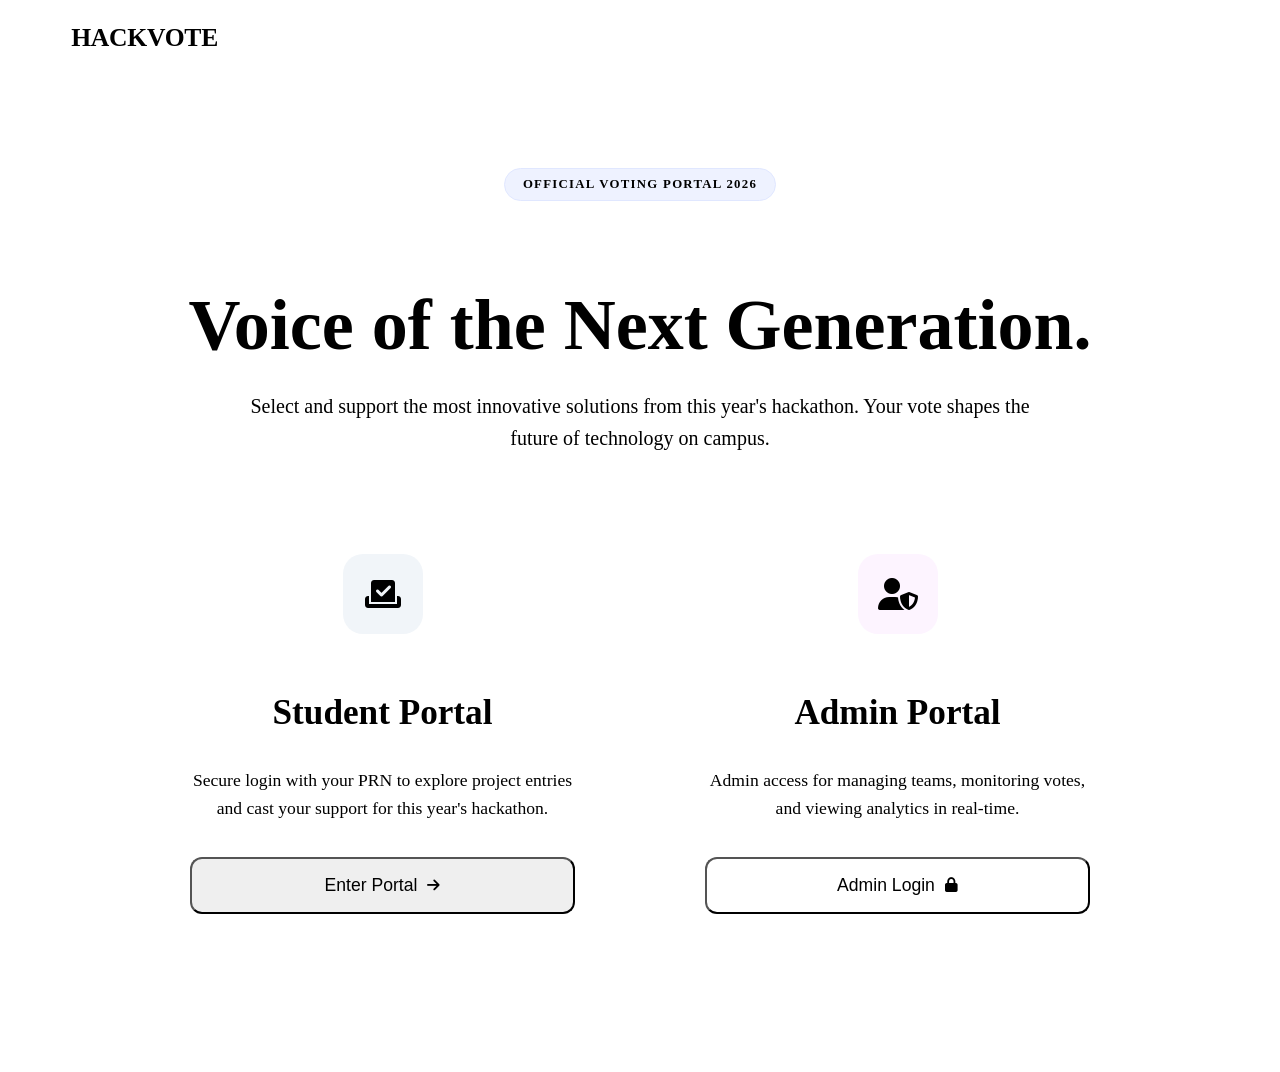
==== frontend/index.html @ 8a5161a3 "Build an admin Portal frontend+Backend." ====
<!DOCTYPE html>
<html lang="en">
<head>
    <meta charset="UTF-8">
    <meta name="viewport" content="width=device-width, initial-scale=1.0">
    <title>College Hackathon Voting System</title>
    <link rel="stylesheet" href="css/index.css">
    <link rel="stylesheet" href="css/global.css">
    <link rel="preconnect" href="https://fonts.googleapis.com">
    <link rel="preconnect" href="https://fonts.gstatic.com" crossorigin>
    <link href="https://fonts.googleapis.com/css2?family=Outfit:wght@300;400;600;900&display=swap" rel="stylesheet">
    <link rel="stylesheet" href="https://cdnjs.cloudflare.com/ajax/libs/font-awesome/6.4.0/css/all.min.css">
</head>
<body class="staggered-entry">
    <!-- Sticky Navbar -->
    <nav style="position: sticky; top: 0; z-index: 1000; background: rgba(255, 255, 255, 0.85); backdrop-filter: blur(12px); -webkit-backdrop-filter: blur(12px); border-bottom: 1px solid var(--border-color); padding: 15px 5%; display: flex; justify-content: space-between; align-items: center; width: 100%;">
        <div class="logo gradient-text" style="font-size: 1.6rem; font-weight: 900; letter-spacing: -0.01em;">HACKVOTE</div>
        <div class="nav-links">
        </div>
    </nav>

    <div class="container">
        <section class="hero-section" style="padding: 100px 20px; text-align: center;">
            <div style="background: #eef2ff; padding: 8px 18px; border-radius: 100px; display: inline-block; margin-bottom: 25px; border: 1px solid #e0e7ff; font-size: 0.8rem; font-weight: 800; color: var(--primary); letter-spacing: 0.1em; text-transform: uppercase;">
                OFFICIAL VOTING PORTAL 2026
            </div>
            
            <h1 class="hero-h1 gradient-text" style="font-size: clamp(2.5rem, 8vw, 4.5rem); line-height: 1.1; margin-bottom: 25px; font-weight: 900; max-width: 1000px; margin-left: auto; margin-right: auto;">
                Voice of the Next Generation.
            </h1>
            
            <p class="hero-p" style="font-size: clamp(1rem, 2vw, 1.25rem); color: var(--text-muted); max-width: 800px; margin: 0 auto 50px; line-height: 1.6;">
                Select and support the most innovative solutions from this year's hackathon. Your vote shapes the future of technology on campus.
            </p>
            
            <div style="display: flex; align-items: stretch; justify-content: center; gap: 30px; width: 100%; max-width: 1000px; margin: 0 auto; flex-wrap: wrap;">
                <!-- Student Portal Card -->
                <div class="card" onclick="window.location.href='pages/login.html'" style="cursor: pointer; text-align: center; padding: 50px; transition: 0.4s; flex: 1; min-width: 300px; border: 1px solid var(--border-color); border-radius: var(--radius-lg); background: white; box-shadow: var(--surface-shadow); display: flex; flex-direction: column;">
                    <div style="background: #f1f5f9; width: 80px; height: 80px; border-radius: 20px; display: flex; align-items: center; justify-content: center; margin: 0 auto 30px; color: var(--primary); font-size: 2rem;">
                        <i class="fas fa-vote-yea"></i>
                    </div>
                    
                    <h2 style="font-size: 2.2rem; margin-bottom: 15px; font-weight: 900;">Student Portal</h2>
                    
                    <p style="color: var(--text-muted); font-size: 1.1rem; line-height: 1.6; margin-bottom: 35px; flex-grow: 1;">
                        Secure login with your PRN to explore project entries and cast your support for this year's hackathon.
                    </p>
                    
                    <button class="btn btn-primary" style="width: 100%; padding: 16px; font-size: 1.1rem; border-radius: 12px; display: flex; align-items: center; justify-content: center; gap: 10px;">
                        Enter Portal <i class="fas fa-arrow-right" style="font-size: 0.9rem;"></i>
                    </button>
                </div>

                <!-- Admin Portal Card -->
                <div class="card" onclick="toggleAdminModal(true)" style="cursor: pointer; text-align: center; padding: 50px; transition: 0.4s; flex: 1; min-width: 300px; border: 1px solid var(--border-color); border-radius: var(--radius-lg); background: white; box-shadow: var(--surface-shadow); display: flex; flex-direction: column;">
                    <div style="background: #fdf4ff; width: 80px; height: 80px; border-radius: 20px; display: flex; align-items: center; justify-content: center; margin: 0 auto 30px; color: var(--secondary); font-size: 2rem;">
                        <i class="fas fa-user-shield"></i>
                    </div>
                    
                    <h2 style="font-size: 2.2rem; margin-bottom: 15px; font-weight: 900;">Admin Portal</h2>
                    
                    <p style="color: var(--text-muted); font-size: 1.1rem; line-height: 1.6; margin-bottom: 35px; flex-grow: 1;">
                        Admin access for managing teams, monitoring votes, and viewing analytics in real-time.
                    </p>
                    
                    <button class="btn btn-primary" style="width: 100%; padding: 16px; font-size: 1.1rem; border-radius: 12px; display: flex; align-items: center; justify-content: center; gap: 10px; background: linear-gradient(135deg, var(--secondary), #8b5cf6);">
                        Admin Login <i class="fas fa-lock" style="font-size: 0.9rem;"></i>
                    </button>
                </div>
            </div>

            </div>
        </section>
    </div>

    <!-- Admin Authentication Modal -->
    <div id="adminModal" class="modal" style="display: none; align-items: center; justify-content: center;">
        <div class="modal-content glass" style="max-width: 450px; background: white !important; border-radius: 24px !important; padding: 40px !important; border: 1px solid var(--border-color) !important; box-shadow: 0 25px 50px -12px rgba(0, 0, 0, 0.15) !important;">
            <h2 class="gradient-text" style="font-size: 1.8rem; margin-bottom: 25px; text-align: center; width: 100%;">Admin Authentication</h2>
            
            <!-- Custom Tabs -->
            <div style="display: flex; background: #f1f5f9; padding: 4px; border-radius: 12px; margin-bottom: 30px;">
                <button id="loginTabBtn" onclick="switchTab('login')" style="flex: 1; padding: 10px; border: none; border-radius: 10px; font-weight: 700; cursor: pointer; transition: 0.3s; background: white; color: var(--primary);">Login</button>
                <button id="signupTabBtn" onclick="switchTab('signup')" style="flex: 1; padding: 10px; border: none; border-radius: 10px; font-weight: 700; cursor: pointer; transition: 0.3s; background: transparent; color: var(--text-muted);">Sign Up</button>
            </div>

            <!-- Login Form -->
            <form id="adminLoginForm" onsubmit="handleAdminSubmit(event, 'login')" style="display: flex; flex-direction: column; gap: 20px;">
                <div class="form-group" style="margin-bottom: 0;">
                    <label>Email Address</label>
                    <input type="email" name="email" required placeholder="admin@college.edu" style="color: var(--text-main);">
                </div>
                <div class="form-group" style="margin-bottom: 0;">
                    <label>Password</label>
                    <input type="password" name="password" required placeholder="••••••••" style="color: var(--text-main);">
                </div>
                <button type="submit" class="btn btn-primary" style="width: 100%; margin-top: 10px; padding: 14px;">Login</button>
            </form>

            <!-- Sign Up Form -->
            <form id="adminSignupForm" onsubmit="handleAdminSubmit(event, 'signup')" style="display: none; flex-direction: column; gap: 20px;">
                <div class="form-group" style="margin-bottom: 0;">
                    <label>Email Address</label>
                    <input type="email" name="email" required placeholder="admin@college.edu" style="color: var(--text-main);">
                </div>
                <div class="form-group" style="margin-bottom: 0;">
                    <label>Password</label>
                    <input type="password" name="password" required placeholder="••••••••" style="color: var(--text-main);">
                </div>
                <div class="form-group" style="margin-bottom: 0;">
                    <label>Confirm Password</label>
                    <input type="password" name="confirmPassword" required placeholder="••••••••" style="color: var(--text-main);">
                </div>
                <button type="submit" class="btn btn-primary" style="width: 100%; margin-top: 10px; padding: 14px; background: linear-gradient(135deg, var(--secondary), #8b5cf6);">Create Admin Account</button>
            </form>

            <button onclick="toggleAdminModal(false)" style="background: transparent; border: none; color: var(--text-muted); font-weight: 600; width: 100%; margin-top: 20px; cursor: pointer;">Cancel</button>
        </div>
    </div>

    <!-- Toast Notification Container -->
    <div id="toast-container"></div>

    <script>
        function toggleAdminModal(show) {
            const modal = document.getElementById('adminModal');
            modal.style.display = show ? 'flex' : 'none';
            if (show) switchTab('login');
        }

        function switchTab(tab) {
            const loginForm = document.getElementById('adminLoginForm');
            const signupForm = document.getElementById('adminSignupForm');
            const loginBtn = document.getElementById('loginTabBtn');
            const signupBtn = document.getElementById('signupTabBtn');

            if (tab === 'login') {
                loginForm.style.display = 'flex';
                signupForm.style.display = 'none';
                loginBtn.style.background = 'white';
                loginBtn.style.color = 'var(--primary)';
                signupBtn.style.background = 'transparent';
                signupBtn.style.color = 'var(--text-muted)';
            } else {
                loginForm.style.display = 'none';
                signupForm.style.display = 'flex';
                loginBtn.style.background = 'transparent';
                loginBtn.style.color = 'var(--text-muted)';
                signupBtn.style.background = 'white';
                signupBtn.style.color = 'var(--secondary)';
            }
        }

        function handleAdminSubmit(event, type) {
            event.preventDefault();
            const formData = new FormData(event.target);
            const data = Object.fromEntries(formData.entries());
            console.log(`Admin ${type} data:`, data);
            
            // Show toast feedback using global showToast
            if (window.showToast) {
                showToast(`Admin ${type.charAt(0).toUpperCase() + type.slice(1)} successful! Redirecting...`, 'success');
            } else {
                alert(`Admin ${type} successful! Redirecting...`);
            }

            // Simulate navigation to the dashboard
            setTimeout(() => {
                window.location.href = 'admin-dashboard.html';
            }, 1500);
            
            toggleAdminModal(false);
        }

        // Close modal when clicking outside
        window.onclick = function(event) {
            const modal = document.getElementById('adminModal');
            if (event.target == modal) {
                toggleAdminModal(false);
            }
        }
    </script>
    <script src="js/main.js"></script>
</body>
</html>
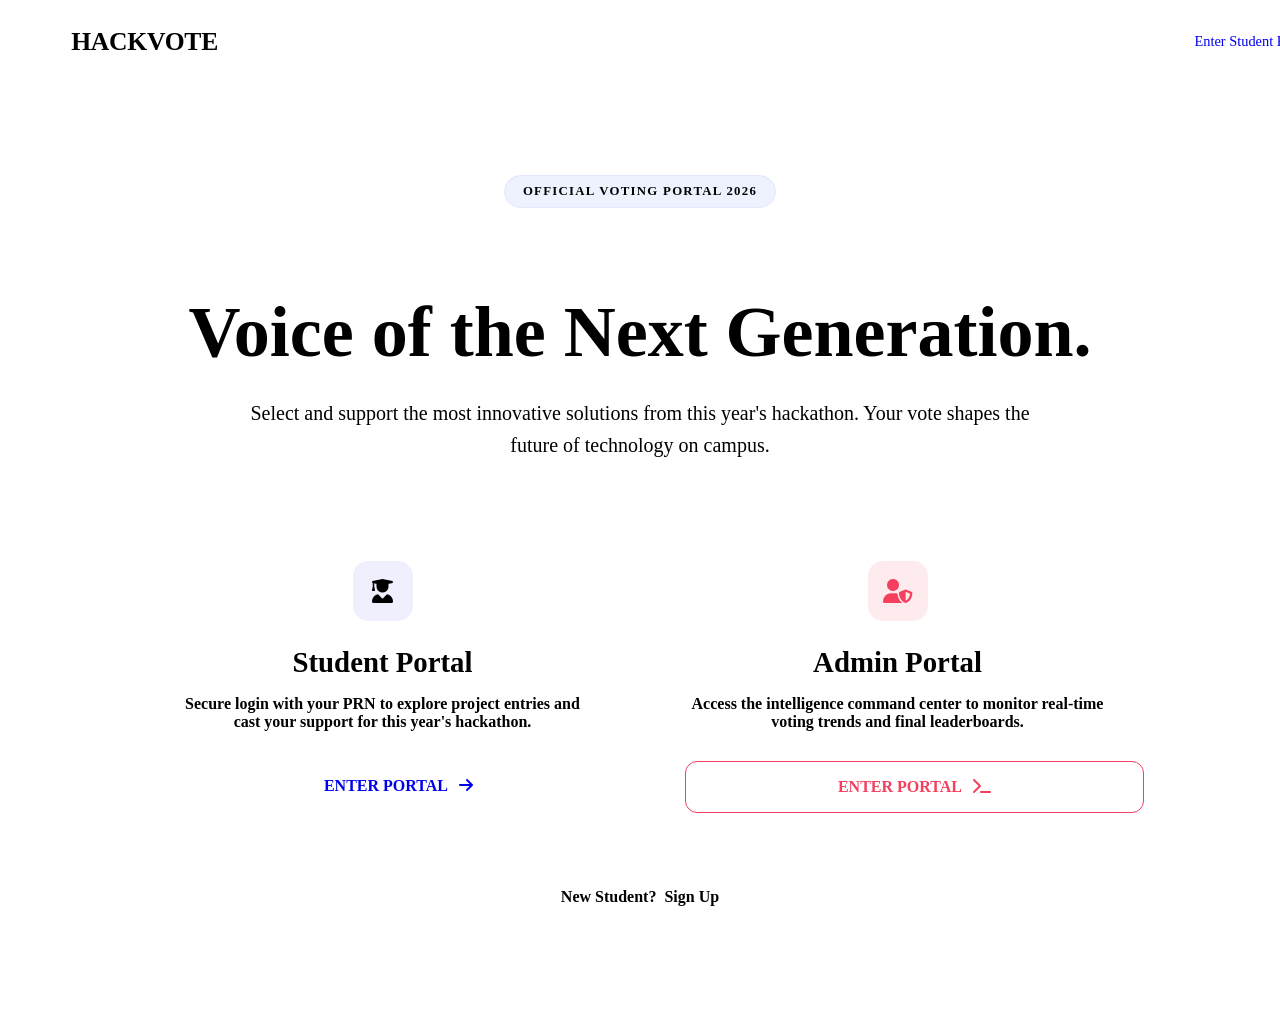
==== commit da52a258: "final web" ====
--- a/frontend/index.html
+++ b/frontend/index.html
@@ -1,5 +1,6 @@
 <!DOCTYPE html>
 <html lang="en">
+
 <head>
     <meta charset="UTF-8">
     <meta name="viewport" content="width=device-width, initial-scale=1.0">
@@ -11,175 +12,88 @@
     <link href="https://fonts.googleapis.com/css2?family=Outfit:wght@300;400;600;900&display=swap" rel="stylesheet">
     <link rel="stylesheet" href="https://cdnjs.cloudflare.com/ajax/libs/font-awesome/6.4.0/css/all.min.css">
 </head>
+
 <body class="staggered-entry">
     <!-- Sticky Navbar -->
-    <nav style="position: sticky; top: 0; z-index: 1000; background: rgba(255, 255, 255, 0.85); backdrop-filter: blur(12px); -webkit-backdrop-filter: blur(12px); border-bottom: 1px solid var(--border-color); padding: 15px 5%; display: flex; justify-content: space-between; align-items: center; width: 100%;">
-        <div class="logo gradient-text" style="font-size: 1.6rem; font-weight: 900; letter-spacing: -0.01em;">HACKVOTE</div>
+    <nav
+        style="position: sticky; top: 0; z-index: 1000; background: rgba(255, 255, 255, 0.85); backdrop-filter: blur(12px); -webkit-backdrop-filter: blur(12px); border-bottom: 1px solid var(--border-color); padding: 15px 5%; display: flex; justify-content: space-between; align-items: center; width: 100%;">
+        <div class="logo gradient-text" style="font-size: 1.6rem; font-weight: 900; letter-spacing: -0.01em;">HACKVOTE
+        </div>
         <div class="nav-links">
+            <a href="pages/login.html" class="btn btn-primary"
+                style="text-decoration: none; padding: 10px 24px; font-size: 0.9rem; display: inline-block;">Enter
+                Student Portal</a>
         </div>
     </nav>
 
     <div class="container">
         <section class="hero-section" style="padding: 100px 20px; text-align: center;">
-            <div style="background: #eef2ff; padding: 8px 18px; border-radius: 100px; display: inline-block; margin-bottom: 25px; border: 1px solid #e0e7ff; font-size: 0.8rem; font-weight: 800; color: var(--primary); letter-spacing: 0.1em; text-transform: uppercase;">
+            <div
+                style="background: #eef2ff; padding: 8px 18px; border-radius: 100px; display: inline-block; margin-bottom: 25px; border: 1px solid #e0e7ff; font-size: 0.8rem; font-weight: 800; color: var(--primary); letter-spacing: 0.1em; text-transform: uppercase;">
                 OFFICIAL VOTING PORTAL 2026
             </div>
-            
-            <h1 class="hero-h1 gradient-text" style="font-size: clamp(2.5rem, 8vw, 4.5rem); line-height: 1.1; margin-bottom: 25px; font-weight: 900; max-width: 1000px; margin-left: auto; margin-right: auto;">
+
+            <h1 class="hero-h1 gradient-text"
+                style="font-size: clamp(2.5rem, 8vw, 4.5rem); line-height: 1.1; margin-bottom: 25px; font-weight: 900; max-width: 1000px; margin-left: auto; margin-right: auto;">
                 Voice of the Next Generation.
             </h1>
-            
-            <p class="hero-p" style="font-size: clamp(1rem, 2vw, 1.25rem); color: var(--text-muted); max-width: 800px; margin: 0 auto 50px; line-height: 1.6;">
-                Select and support the most innovative solutions from this year's hackathon. Your vote shapes the future of technology on campus.
+
+            <p class="hero-p"
+                style="font-size: clamp(1rem, 2vw, 1.25rem); color: var(--text-muted); max-width: 800px; margin: 0 auto 50px; line-height: 1.6;">
+                Select and support the most innovative solutions from this year's hackathon. Your vote shapes the future
+                of technology on campus.
             </p>
-            
-            <div style="display: flex; align-items: stretch; justify-content: center; gap: 30px; width: 100%; max-width: 1000px; margin: 0 auto; flex-wrap: wrap;">
-                <!-- Student Portal Card -->
-                <div class="card" onclick="window.location.href='pages/login.html'" style="cursor: pointer; text-align: center; padding: 50px; transition: 0.4s; flex: 1; min-width: 300px; border: 1px solid var(--border-color); border-radius: var(--radius-lg); background: white; box-shadow: var(--surface-shadow); display: flex; flex-direction: column;">
-                    <div style="background: #f1f5f9; width: 80px; height: 80px; border-radius: 20px; display: flex; align-items: center; justify-content: center; margin: 0 auto 30px; color: var(--primary); font-size: 2rem;">
-                        <i class="fas fa-vote-yea"></i>
+
+            <div
+                style="display: flex; flex-direction: column; align-items: center; width: 100%; max-width: 1000px; margin: 0 auto;">
+
+                <div
+                    style="display: grid; grid-template-columns: repeat(auto-fit, minmax(320px, 1fr)); gap: 30px; max-width: 1000px; margin: 0 auto; width: 100%;">
+                    <!-- Student Portal Card -->
+                    <div class="card staggered-entry"
+                        style="text-align: center; padding: 50px 30px; border: 1px solid var(--border-color); border-radius: var(--radius-lg); background: white; box-shadow: var(--surface-shadow);">
+                        <div
+                            style="width: 60px; height: 60px; background: rgba(99, 102, 241, 0.1); border-radius: 15px; display: flex; align-items: center; justify-content: center; margin: 0 auto 25px; color: var(--primary); font-size: 1.5rem;">
+                            <i class="fas fa-user-graduate"></i>
+                        </div>
+                        <h2 style="font-size: 1.8rem; font-weight: 900; margin-bottom: 15px;">Student Portal</h2>
+                        <p style="color: var(--text-muted); margin-bottom: 30px; font-weight: 600;">Secure login with
+                            your PRN to explore project entries and cast your support for this year's hackathon.</p>
+                        <a href="pages/login.html" class="btn btn-primary"
+                            style="width: 100%; padding: 16px; border-radius: 12px; font-weight: 800; text-decoration: none; display: inline-block;">
+                            ENTER PORTAL <i class="fas fa-arrow-right" style="margin-left: 8px;"></i>
+                        </a>
                     </div>
-                    
-                    <h2 style="font-size: 2.2rem; margin-bottom: 15px; font-weight: 900;">Student Portal</h2>
-                    
-                    <p style="color: var(--text-muted); font-size: 1.1rem; line-height: 1.6; margin-bottom: 35px; flex-grow: 1;">
-                        Secure login with your PRN to explore project entries and cast your support for this year's hackathon.
-                    </p>
-                    
-                    <button class="btn btn-primary" style="width: 100%; padding: 16px; font-size: 1.1rem; border-radius: 12px; display: flex; align-items: center; justify-content: center; gap: 10px;">
-                        Enter Portal <i class="fas fa-arrow-right" style="font-size: 0.9rem;"></i>
-                    </button>
+
+                    <!-- Admin Portal Card -->
+                    <div class="card staggered-entry"
+                        style="text-align: center; padding: 50px 30px; border: 1px solid var(--border-color); border-radius: var(--radius-lg); background: white; box-shadow: var(--surface-shadow);">
+                        <div
+                            style="width: 60px; height: 60px; background: rgba(244, 63, 94, 0.1); border-radius: 15px; display: flex; align-items: center; justify-content: center; margin: 0 auto 25px; color: #f43f5e; font-size: 1.5rem;">
+                            <i class="fas fa-user-shield"></i>
+                        </div>
+                        <h2 style="font-size: 1.8rem; font-weight: 900; margin-bottom: 15px;">Admin Portal</h2>
+                        <p style="color: var(--text-muted); margin-bottom: 30px; font-weight: 600;">Access the
+                            intelligence command center to monitor real-time voting trends and final leaderboards.</p>
+                        <a href="pages/admin_login.html" class="btn btn-secondary"
+                            style="width: 100%; padding: 16px; border-radius: 12px; font-weight: 800; border: 1px solid #f43f5e; color: #f43f5e; background: white; text-decoration: none; display: inline-block;">
+                            ENTER PORTAL <i class="fas fa-terminal" style="margin-left: 8px;"></i>
+                        </a>
+                    </div>
                 </div>
 
-                <!-- Admin Portal Card -->
-                <div class="card" onclick="toggleAdminModal(true)" style="cursor: pointer; text-align: center; padding: 50px; transition: 0.4s; flex: 1; min-width: 300px; border: 1px solid var(--border-color); border-radius: var(--radius-lg); background: white; box-shadow: var(--surface-shadow); display: flex; flex-direction: column;">
-                    <div style="background: #fdf4ff; width: 80px; height: 80px; border-radius: 20px; display: flex; align-items: center; justify-content: center; margin: 0 auto 30px; color: var(--secondary); font-size: 2rem;">
-                        <i class="fas fa-user-shield"></i>
-                    </div>
-                    
-                    <h2 style="font-size: 2.2rem; margin-bottom: 15px; font-weight: 900;">Admin Portal</h2>
-                    
-                    <p style="color: var(--text-muted); font-size: 1.1rem; line-height: 1.6; margin-bottom: 35px; flex-grow: 1;">
-                        Admin access for managing teams, monitoring votes, and viewing analytics in real-time.
-                    </p>
-                    
-                    <button class="btn btn-primary" style="width: 100%; padding: 16px; font-size: 1.1rem; border-radius: 12px; display: flex; align-items: center; justify-content: center; gap: 10px; background: linear-gradient(135deg, var(--secondary), #8b5cf6);">
-                        Admin Login <i class="fas fa-lock" style="font-size: 0.9rem;"></i>
-                    </button>
-                </div>
-            </div>
-
+                <a href="pages/signup.html"
+                    style="margin-top: 25px; color: var(--text-muted); text-decoration: none; font-weight: 600; font-size: 1rem; transition: 0.3s; display: flex; align-items: center; gap: 8px;">
+                    New Student? <span style="color: var(--primary);">Sign Up</span>
+                </a>
             </div>
         </section>
-    </div>
-
-    <!-- Admin Authentication Modal -->
-    <div id="adminModal" class="modal" style="display: none; align-items: center; justify-content: center;">
-        <div class="modal-content glass" style="max-width: 450px; background: white !important; border-radius: 24px !important; padding: 40px !important; border: 1px solid var(--border-color) !important; box-shadow: 0 25px 50px -12px rgba(0, 0, 0, 0.15) !important;">
-            <h2 class="gradient-text" style="font-size: 1.8rem; margin-bottom: 25px; text-align: center; width: 100%;">Admin Authentication</h2>
-            
-            <!-- Custom Tabs -->
-            <div style="display: flex; background: #f1f5f9; padding: 4px; border-radius: 12px; margin-bottom: 30px;">
-                <button id="loginTabBtn" onclick="switchTab('login')" style="flex: 1; padding: 10px; border: none; border-radius: 10px; font-weight: 700; cursor: pointer; transition: 0.3s; background: white; color: var(--primary);">Login</button>
-                <button id="signupTabBtn" onclick="switchTab('signup')" style="flex: 1; padding: 10px; border: none; border-radius: 10px; font-weight: 700; cursor: pointer; transition: 0.3s; background: transparent; color: var(--text-muted);">Sign Up</button>
-            </div>
-
-            <!-- Login Form -->
-            <form id="adminLoginForm" onsubmit="handleAdminSubmit(event, 'login')" style="display: flex; flex-direction: column; gap: 20px;">
-                <div class="form-group" style="margin-bottom: 0;">
-                    <label>Email Address</label>
-                    <input type="email" name="email" required placeholder="admin@college.edu" style="color: var(--text-main);">
-                </div>
-                <div class="form-group" style="margin-bottom: 0;">
-                    <label>Password</label>
-                    <input type="password" name="password" required placeholder="••••••••" style="color: var(--text-main);">
-                </div>
-                <button type="submit" class="btn btn-primary" style="width: 100%; margin-top: 10px; padding: 14px;">Login</button>
-            </form>
-
-            <!-- Sign Up Form -->
-            <form id="adminSignupForm" onsubmit="handleAdminSubmit(event, 'signup')" style="display: none; flex-direction: column; gap: 20px;">
-                <div class="form-group" style="margin-bottom: 0;">
-                    <label>Email Address</label>
-                    <input type="email" name="email" required placeholder="admin@college.edu" style="color: var(--text-main);">
-                </div>
-                <div class="form-group" style="margin-bottom: 0;">
-                    <label>Password</label>
-                    <input type="password" name="password" required placeholder="••••••••" style="color: var(--text-main);">
-                </div>
-                <div class="form-group" style="margin-bottom: 0;">
-                    <label>Confirm Password</label>
-                    <input type="password" name="confirmPassword" required placeholder="••••••••" style="color: var(--text-main);">
-                </div>
-                <button type="submit" class="btn btn-primary" style="width: 100%; margin-top: 10px; padding: 14px; background: linear-gradient(135deg, var(--secondary), #8b5cf6);">Create Admin Account</button>
-            </form>
-
-            <button onclick="toggleAdminModal(false)" style="background: transparent; border: none; color: var(--text-muted); font-weight: 600; width: 100%; margin-top: 20px; cursor: pointer;">Cancel</button>
-        </div>
     </div>
 
     <!-- Toast Notification Container -->
     <div id="toast-container"></div>
 
-    <script>
-        function toggleAdminModal(show) {
-            const modal = document.getElementById('adminModal');
-            modal.style.display = show ? 'flex' : 'none';
-            if (show) switchTab('login');
-        }
-
-        function switchTab(tab) {
-            const loginForm = document.getElementById('adminLoginForm');
-            const signupForm = document.getElementById('adminSignupForm');
-            const loginBtn = document.getElementById('loginTabBtn');
-            const signupBtn = document.getElementById('signupTabBtn');
-
-            if (tab === 'login') {
-                loginForm.style.display = 'flex';
-                signupForm.style.display = 'none';
-                loginBtn.style.background = 'white';
-                loginBtn.style.color = 'var(--primary)';
-                signupBtn.style.background = 'transparent';
-                signupBtn.style.color = 'var(--text-muted)';
-            } else {
-                loginForm.style.display = 'none';
-                signupForm.style.display = 'flex';
-                loginBtn.style.background = 'transparent';
-                loginBtn.style.color = 'var(--text-muted)';
-                signupBtn.style.background = 'white';
-                signupBtn.style.color = 'var(--secondary)';
-            }
-        }
-
-        function handleAdminSubmit(event, type) {
-            event.preventDefault();
-            const formData = new FormData(event.target);
-            const data = Object.fromEntries(formData.entries());
-            console.log(`Admin ${type} data:`, data);
-            
-            // Show toast feedback using global showToast
-            if (window.showToast) {
-                showToast(`Admin ${type.charAt(0).toUpperCase() + type.slice(1)} successful! Redirecting...`, 'success');
-            } else {
-                alert(`Admin ${type} successful! Redirecting...`);
-            }
-
-            // Simulate navigation to the dashboard
-            setTimeout(() => {
-                window.location.href = 'admin-dashboard.html';
-            }, 1500);
-            
-            toggleAdminModal(false);
-        }
-
-        // Close modal when clicking outside
-        window.onclick = function(event) {
-            const modal = document.getElementById('adminModal');
-            if (event.target == modal) {
-                toggleAdminModal(false);
-            }
-        }
-    </script>
     <script src="js/main.js"></script>
 </body>
-</html>
+
+</html>
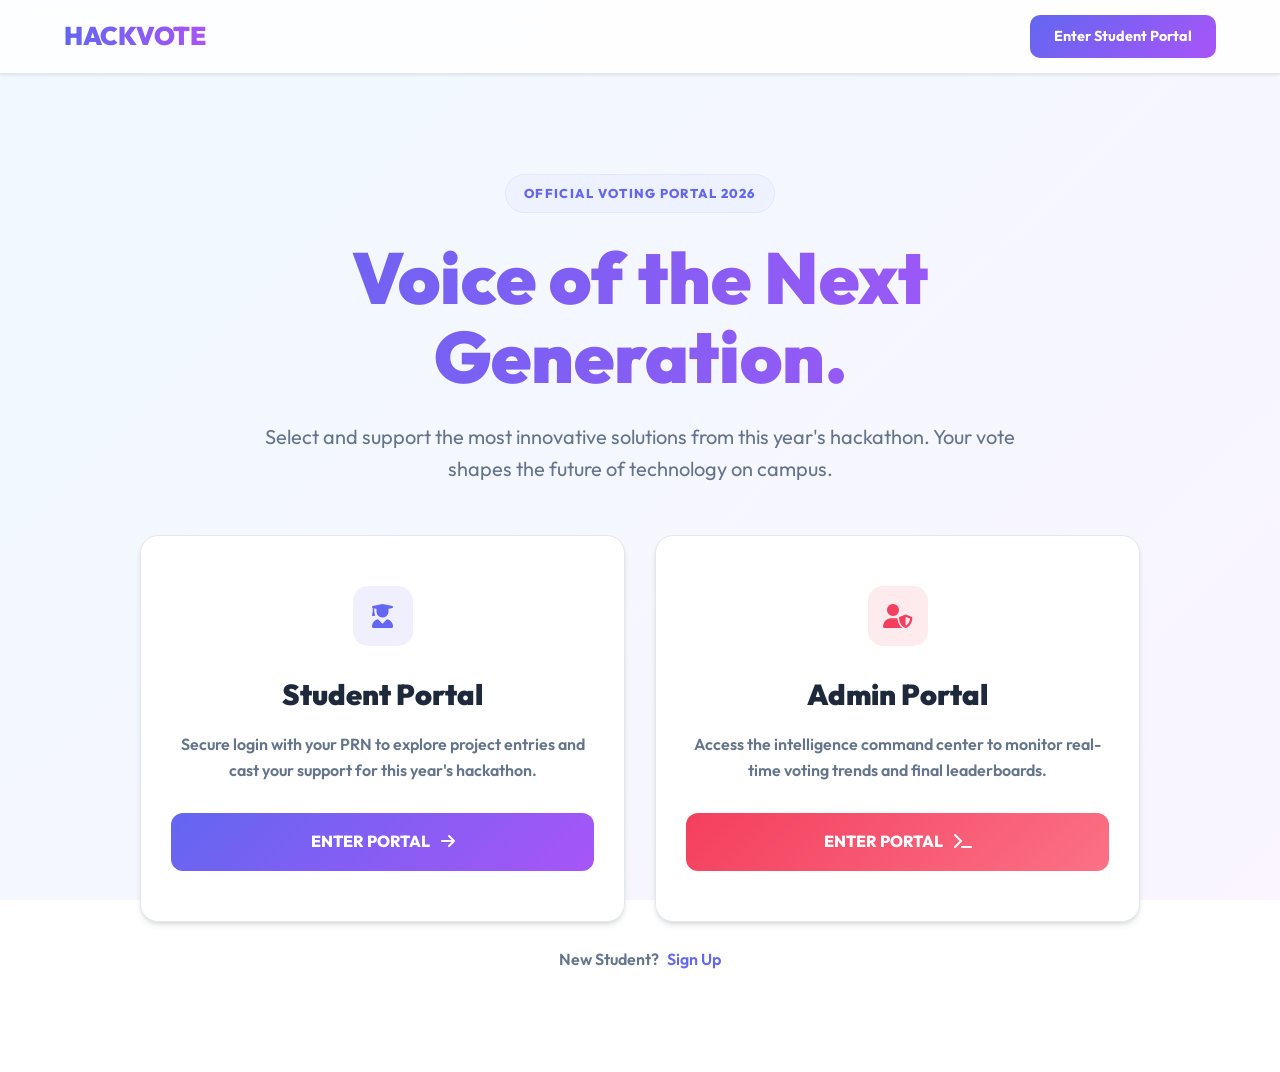
==== commit 6fcb6d88: "admin dashboard" ====
--- a/frontend/index.html
+++ b/frontend/index.html
@@ -75,8 +75,8 @@
                         <h2 style="font-size: 1.8rem; font-weight: 900; margin-bottom: 15px;">Admin Portal</h2>
                         <p style="color: var(--text-muted); margin-bottom: 30px; font-weight: 600;">Access the
                             intelligence command center to monitor real-time voting trends and final leaderboards.</p>
-                        <a href="pages/admin_login.html" class="btn btn-secondary"
-                            style="width: 100%; padding: 16px; border-radius: 12px; font-weight: 800; border: 1px solid #f43f5e; color: #f43f5e; background: white; text-decoration: none; display: inline-block;">
+                        <a href="pages/admin_login.html" class="btn btn-admin"
+                            style="width: 100%; padding: 16px; border-radius: 12px; font-weight: 800; text-decoration: none; display: inline-block;">
                             ENTER PORTAL <i class="fas fa-terminal" style="margin-left: 8px;"></i>
                         </a>
                     </div>
--- a/frontend/css/global.css
+++ b/frontend/css/global.css
@@ -0,0 +1,299 @@
+/* Global Theme Variables - SaaS Light Style */
+:root {
+    --primary: #6366f1;
+    --primary-light: #818cf8;
+    --primary-dark: #4f46e5;
+    --secondary: #a855f7;
+    --accent: #0ea5e9;
+    --success: #10b981;
+    --warning: #f59e0b;
+    --danger: #ef4444;
+    --background: #f8fafc;
+    --card-bg: #ffffff;
+    --border-color: #e2e8f0;
+    --text-main: #1e293b;
+    --text-muted: #64748b;
+    --surface-shadow: 0 4px 6px -1px rgb(0 0 0 / 0.1), 0 2px 4px -2px rgb(0 0 0 / 0.1);
+    --hover-shadow: 0 20px 25px -5px rgb(0 0 0 / 0.1), 0 8px 10px -6px rgb(0 0 0 / 0.1);
+    --radius-md: 12px;
+    --radius-lg: 18px;
+}
+
+/* Global Reset & Base */
+* {
+    margin: 0;
+    padding: 0;
+    box-sizing: border-box;
+}
+
+body {
+    background: linear-gradient(135deg, #f0f9ff 0%, #faf5ff 100%);
+    background-attachment: fixed;
+    color: var(--text-main);
+    font-family: 'Outfit', sans-serif;
+    min-height: 100vh;
+    line-height: 1.6;
+}
+
+/* Typography */
+h1, h2, h3, h4, h5 {
+    color: var(--text-main);
+    font-weight: 800;
+}
+
+.gradient-text {
+    background: linear-gradient(to right, var(--primary), var(--secondary));
+    -webkit-background-clip: text;
+    background-clip: text;
+    -webkit-text-fill-color: transparent;
+}
+
+/* Common Layout Elements */
+.container {
+    max-width: 1200px;
+    margin: 0 auto;
+    padding: 0 20px;
+    width: 100%;
+}
+
+.hero-section {
+    display: flex;
+    flex-direction: column;
+    align-items: center;
+    justify-content: center;
+    text-align: center;
+    min-height: 70vh;
+    padding: 80px 20px;
+}
+
+.hero-h1 {
+    font-size: clamp(2.5rem, 8vw, 4.5rem);
+    line-height: 1.1;
+    margin-bottom: 25px;
+    font-weight: 900;
+    max-width: 1000px;
+}
+
+.hero-p {
+    font-size: clamp(1rem, 2vw, 1.25rem);
+    color: var(--text-muted);
+    max-width: 800px;
+    margin: 0 auto 50px;
+    line-height: 1.6;
+}
+
+/* Cards & Containers */
+.glass, .auth-container, .card, .stats-card {
+    background: var(--card-bg) !important;
+    border: 1px solid var(--border-color) !important;
+    border-radius: var(--radius-lg) !important;
+    padding: 30px;
+    box-shadow: var(--surface-shadow) !important;
+    backdrop-filter: none !important;
+}
+
+/* Form Styles */
+.form-group {
+    margin-bottom: 20px;
+}
+
+label {
+    display: block;
+    margin-bottom: 8px;
+    font-weight: 600;
+    font-size: 0.9rem;
+    color: var(--text-main);
+}
+
+input[type="text"],
+input[type="email"],
+input[type="password"],
+textarea {
+    width: 100%;
+    padding: 12px 16px;
+    background: #ffffff;
+    border: 1px solid var(--border-color);
+    border-radius: var(--radius-md);
+    color: var(--text-main);
+    font-family: 'Outfit', sans-serif;
+    transition: all 0.2s ease;
+}
+
+input:focus {
+    outline: none;
+    border-color: var(--primary);
+    box-shadow: 0 0 0 4px rgba(99, 102, 241, 0.1);
+}
+
+/* Button & UI Feedback */
+.btn {
+    padding: 12px 24px;
+    border-radius: 10px;
+    font-weight: 700;
+    cursor: pointer;
+    transition: all 0.2s ease;
+    border: none;
+    font-family: 'Outfit', sans-serif;
+}
+
+.btn-primary {
+    background: linear-gradient(135deg, var(--primary), var(--secondary));
+    color: white;
+}
+
+.btn-primary:hover {
+    transform: translateY(-2px);
+    box-shadow: 0 10px 15px -3px rgba(99, 102, 241, 0.3);
+}
+
+.btn-admin {
+    background: linear-gradient(135deg, #f43f5e, #fb7185);
+    color: white;
+}
+
+.btn-admin:hover {
+    transform: translateY(-2px);
+    box-shadow: 0 10px 15px -3px rgba(244, 63, 94, 0.3);
+}
+
+.btn-outline {
+    background: transparent;
+    border: 1px solid var(--border-color);
+    color: var(--text-main);
+}
+
+.btn-outline:hover {
+    background: #f8fafc;
+    border-color: var(--primary);
+    color: var(--primary);
+}
+
+/* Tables (Admin Specific) */
+table {
+    width: 100%;
+    border-collapse: separate;
+    border-spacing: 0;
+    margin-top: 20px;
+    background: var(--card-bg);
+    border-radius: var(--radius-md);
+    overflow: hidden;
+    border: 1px solid var(--border-color);
+}
+
+th {
+    background: #f8fafc;
+    padding: 15px;
+    text-align: left;
+    font-weight: 700;
+    color: var(--text-muted);
+    border-bottom: 1px solid var(--border-color);
+}
+
+td {
+    padding: 15px;
+    border-bottom: 1px solid var(--border-color);
+    color: var(--text-main);
+}
+
+tr:last-child td {
+    border-bottom: none;
+}
+
+/* Toast (System) */
+#toast-container {
+    position: fixed;
+    bottom: 30px;
+    right: 30px;
+    z-index: 9999;
+}
+
+.toast {
+    padding: 12px 24px;
+    border-radius: 10px;
+    color: white;
+    font-weight: 700;
+    margin-top: 10px;
+    box-shadow: 0 10px 15px -3px rgba(0, 0, 0, 0.1);
+    animation: slideIn 0.3s ease-out;
+}
+
+.toast.success { background: var(--success); }
+.toast.error { background: var(--danger); }
+
+@keyframes slideIn {
+    from { transform: translateX(100%); opacity: 0; }
+    to { transform: translateX(0); opacity: 1; }
+}
+
+/* Shared Navigation */
+nav {
+    position: sticky;
+    top: 0;
+    z-index: 1000;
+    background: rgba(255, 255, 255, 0.9);
+    backdrop-filter: blur(10px);
+    border-bottom: 1px solid var(--border-color);
+    padding: 12px 5%;
+    display: flex;
+    justify-content: space-between;
+    align-items: center;
+    box-shadow: 0 1px 3px 0 rgb(0 0 0 / 0.1);
+}
+
+/* Admin Dashboard Specifics */
+.dashboard-stats {
+    display: grid;
+    grid-template-columns: repeat(auto-fit, minmax(240px, 1fr));
+    gap: 20px;
+    margin-bottom: 40px;
+}
+
+.stat-card {
+    text-align: center;
+    padding: 25px !important;
+}
+
+.stat-card h4 {
+    font-size: 2rem;
+    margin-bottom: 5px;
+    color: var(--primary);
+}
+
+.stat-card i {
+    font-size: 1.5rem;
+    margin-bottom: 10px;
+}
+
+.leaderboard-item {
+    display: flex;
+    justify-content: space-between;
+    align-items: center;
+    padding: 15px;
+    border-bottom: 1px solid var(--border-color);
+    transition: 0.2s;
+}
+
+.leaderboard-item:hover {
+    background: #f8fafc;
+}
+
+/* Modal UI */
+.modal {
+    display: none;
+    position: fixed;
+    top: 0;
+    left: 0;
+    width: 100%;
+    height: 100%;
+    background: rgba(15, 23, 42, 0.4);
+    backdrop-filter: blur(4px);
+    z-index: 2000;
+    align-items: center;
+    justify-content: center;
+}
+
+.modal-content {
+    max-width: 600px;
+    width: 90%;
+    padding: 40px !important;
+}
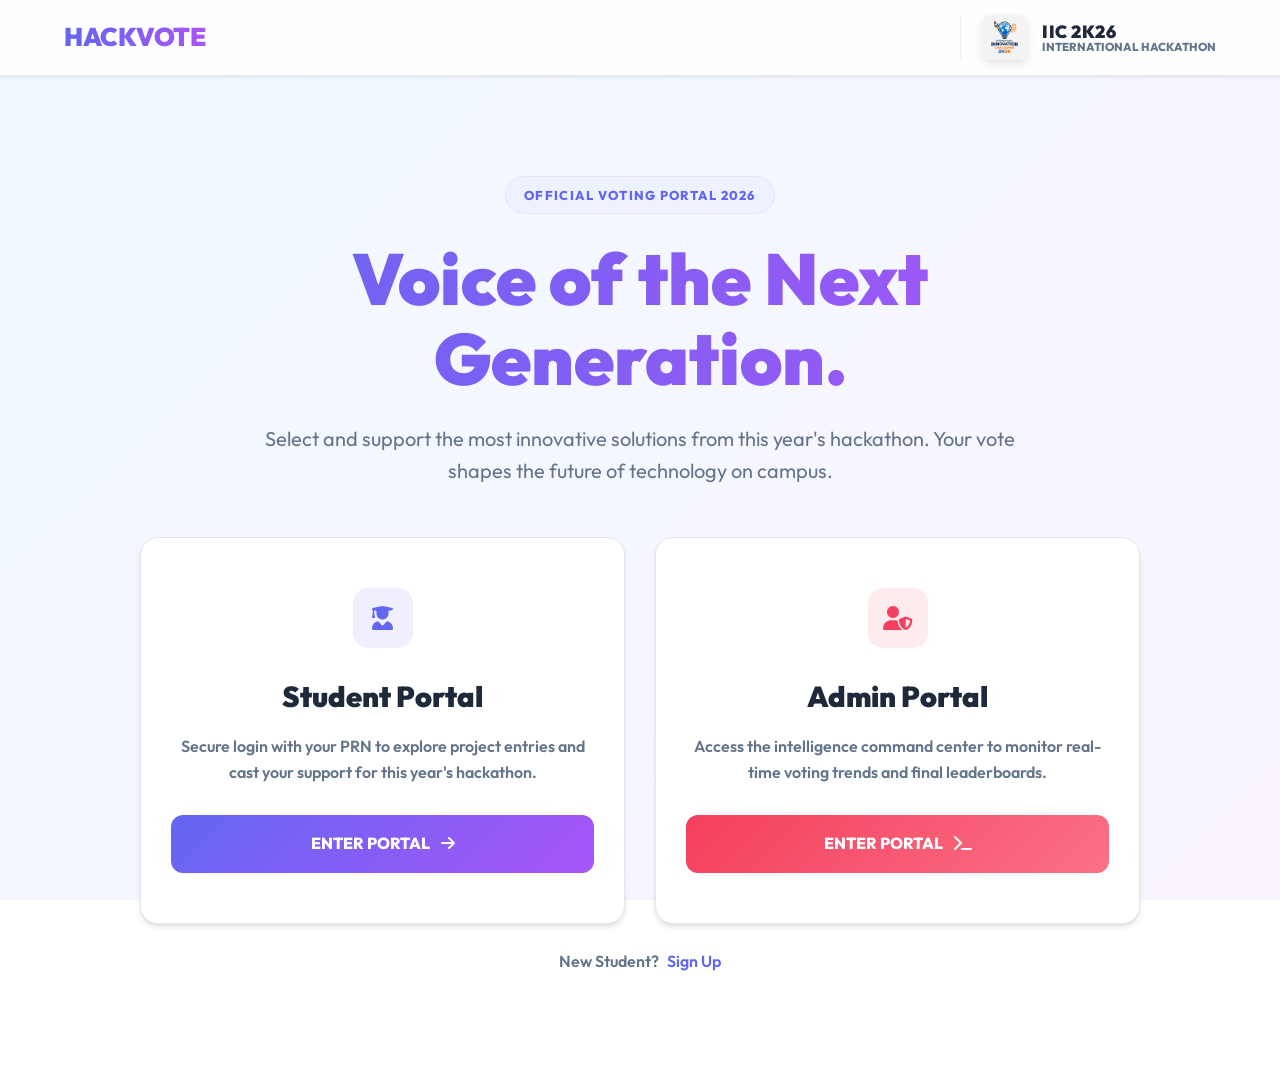
==== commit 86c28b64: "dash" ====
--- a/frontend/index.html
+++ b/frontend/index.html
@@ -19,10 +19,12 @@
         style="position: sticky; top: 0; z-index: 1000; background: rgba(255, 255, 255, 0.85); backdrop-filter: blur(12px); -webkit-backdrop-filter: blur(12px); border-bottom: 1px solid var(--border-color); padding: 15px 5%; display: flex; justify-content: space-between; align-items: center; width: 100%;">
         <div class="logo gradient-text" style="font-size: 1.6rem; font-weight: 900; letter-spacing: -0.01em;">HACKVOTE
         </div>
-        <div class="nav-links">
-            <a href="pages/login.html" class="btn btn-primary"
-                style="text-decoration: none; padding: 10px 24px; font-size: 0.9rem; display: inline-block;">Enter
-                Student Portal</a>
+        <div class="nav-links" style="display: flex; align-items: center; gap: 15px; border-left: 2px solid #f1f5f9; padding-left: 20px;">
+            <img src="images/logo.jpeg" alt="IIC Logo" style="height: 45px; border-radius: 8px; box-shadow: 0 4px 10px rgba(0,0,0,0.1);">
+            <div style="text-align: left; line-height: 1.1;">
+                <div style="font-weight: 900; color: #1e293b; font-size: 1.1rem; letter-spacing: 0.5px;">IIC 2K26</div>
+                <div style="font-size: 0.72rem; color: #64748b; font-weight: 800; text-transform: uppercase;">International Hackathon</div>
+            </div>
         </div>
     </nav>
 
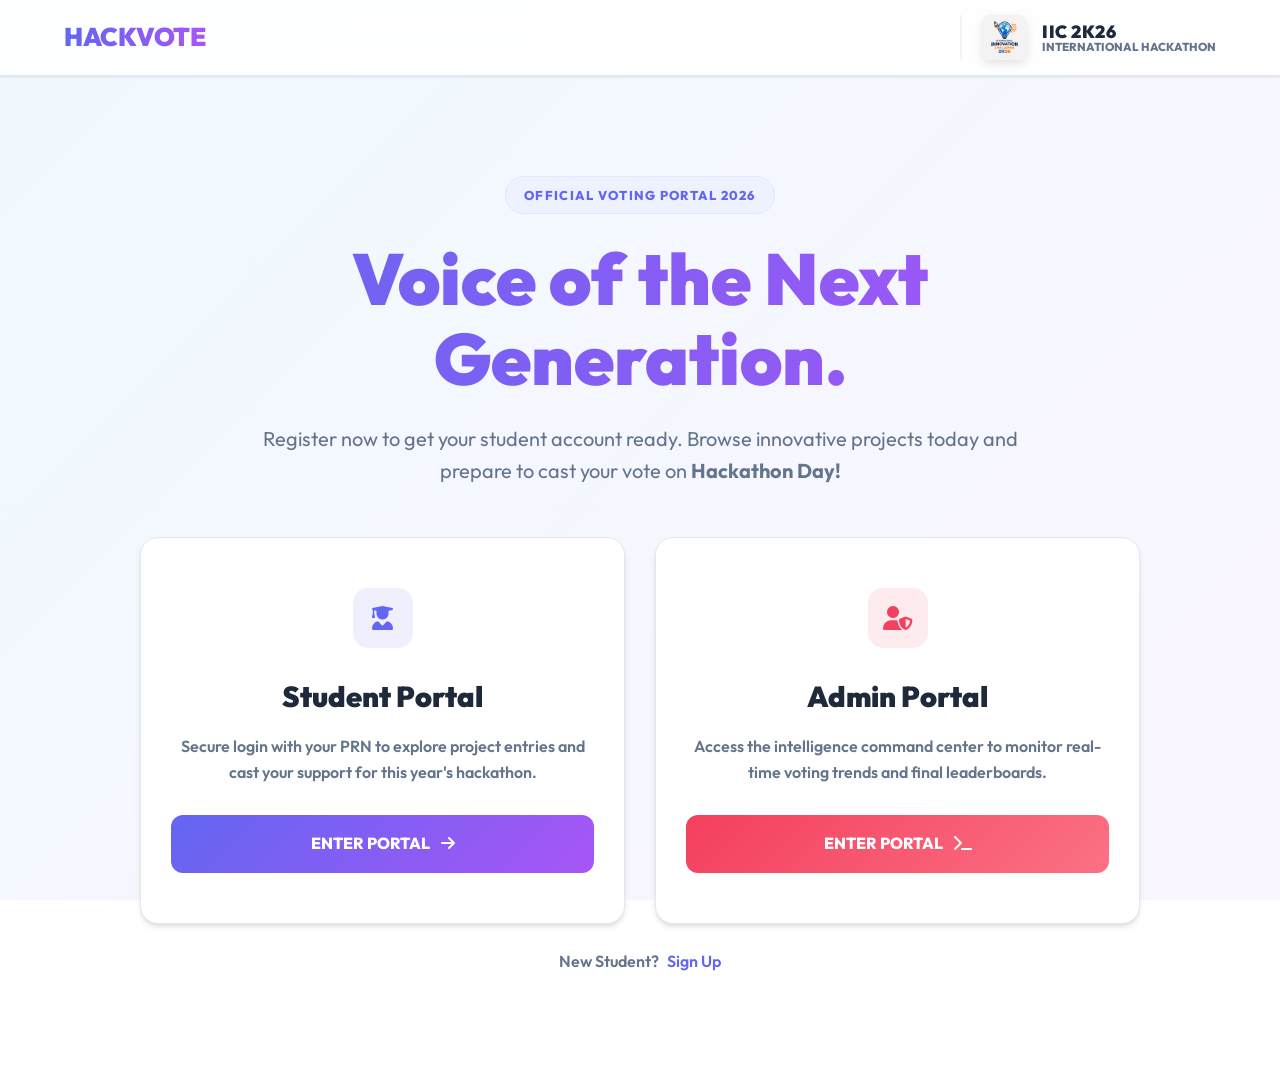
==== commit cab0f27d: "voting of" ====
--- a/frontend/index.html
+++ b/frontend/index.html
@@ -42,8 +42,7 @@
 
             <p class="hero-p"
                 style="font-size: clamp(1rem, 2vw, 1.25rem); color: var(--text-muted); max-width: 800px; margin: 0 auto 50px; line-height: 1.6;">
-                Select and support the most innovative solutions from this year's hackathon. Your vote shapes the future
-                of technology on campus.
+                Register now to get your student account ready. Browse innovative projects today and prepare to cast your vote on <strong>Hackathon Day!</strong>
             </p>
 
             <div
@@ -61,7 +60,7 @@
                         <h2 style="font-size: 1.8rem; font-weight: 900; margin-bottom: 15px;">Student Portal</h2>
                         <p style="color: var(--text-muted); margin-bottom: 30px; font-weight: 600;">Secure login with
                             your PRN to explore project entries and cast your support for this year's hackathon.</p>
-                        <a href="pages/login.html" class="btn btn-primary"
+                        <a href="login.html" class="btn btn-primary"
                             style="width: 100%; padding: 16px; border-radius: 12px; font-weight: 800; text-decoration: none; display: inline-block;">
                             ENTER PORTAL <i class="fas fa-arrow-right" style="margin-left: 8px;"></i>
                         </a>
@@ -84,7 +83,7 @@
                     </div>
                 </div>
 
-                <a href="pages/signup.html"
+                <a href="signup.html"
                     style="margin-top: 25px; color: var(--text-muted); text-decoration: none; font-weight: 600; font-size: 1rem; transition: 0.3s; display: flex; align-items: center; gap: 8px;">
                     New Student? <span style="color: var(--primary);">Sign Up</span>
                 </a>
--- a/frontend/css/global.css
+++ b/frontend/css/global.css
@@ -134,6 +134,10 @@
     transition: all 0.2s ease;
     border: none;
     font-family: 'Outfit', sans-serif;
+    display: flex;
+    align-items: center;
+    justify-content: center;
+    gap: 8px;
 }
 
 .btn-primary {
@@ -166,6 +170,46 @@
     background: #f8fafc;
     border-color: var(--primary);
     color: var(--primary);
+}
+
+/* Button Loading state (Using [loading] attribute for maximum reliability) */
+.btn[loading] {
+    position: relative !important;
+    color: transparent !important;
+    pointer-events: none !important;
+    transition: none !important;
+}
+
+.btn[loading] * {
+    visibility: hidden !important;
+    opacity: 0 !important;
+}
+
+.btn[loading]::after {
+    content: "" !important;
+    position: absolute !important;
+    width: 20px !important;
+    height: 20px !important;
+    top: 50% !important;
+    left: 50% !important;
+    margin-top: -10px !important;
+    margin-left: -10px !important;
+    border: 3px solid rgba(255, 255, 255, 0.3) !important;
+    border-radius: 50% !important;
+    border-top-color: #ffffff !important;
+    animation: btn-spinner 0.6s linear infinite !important;
+    z-index: 10 !important;
+    visibility: visible !important;
+}
+
+.btn-outline[loading]::after {
+    border-top-color: var(--primary) !important;
+    border-left-color: rgba(99, 102, 241, 0.1) !important;
+}
+
+@keyframes btn-spinner {
+    from { transform: rotate(0deg); }
+    to { transform: rotate(360deg); }
 }
 
 /* Tables (Admin Specific) */
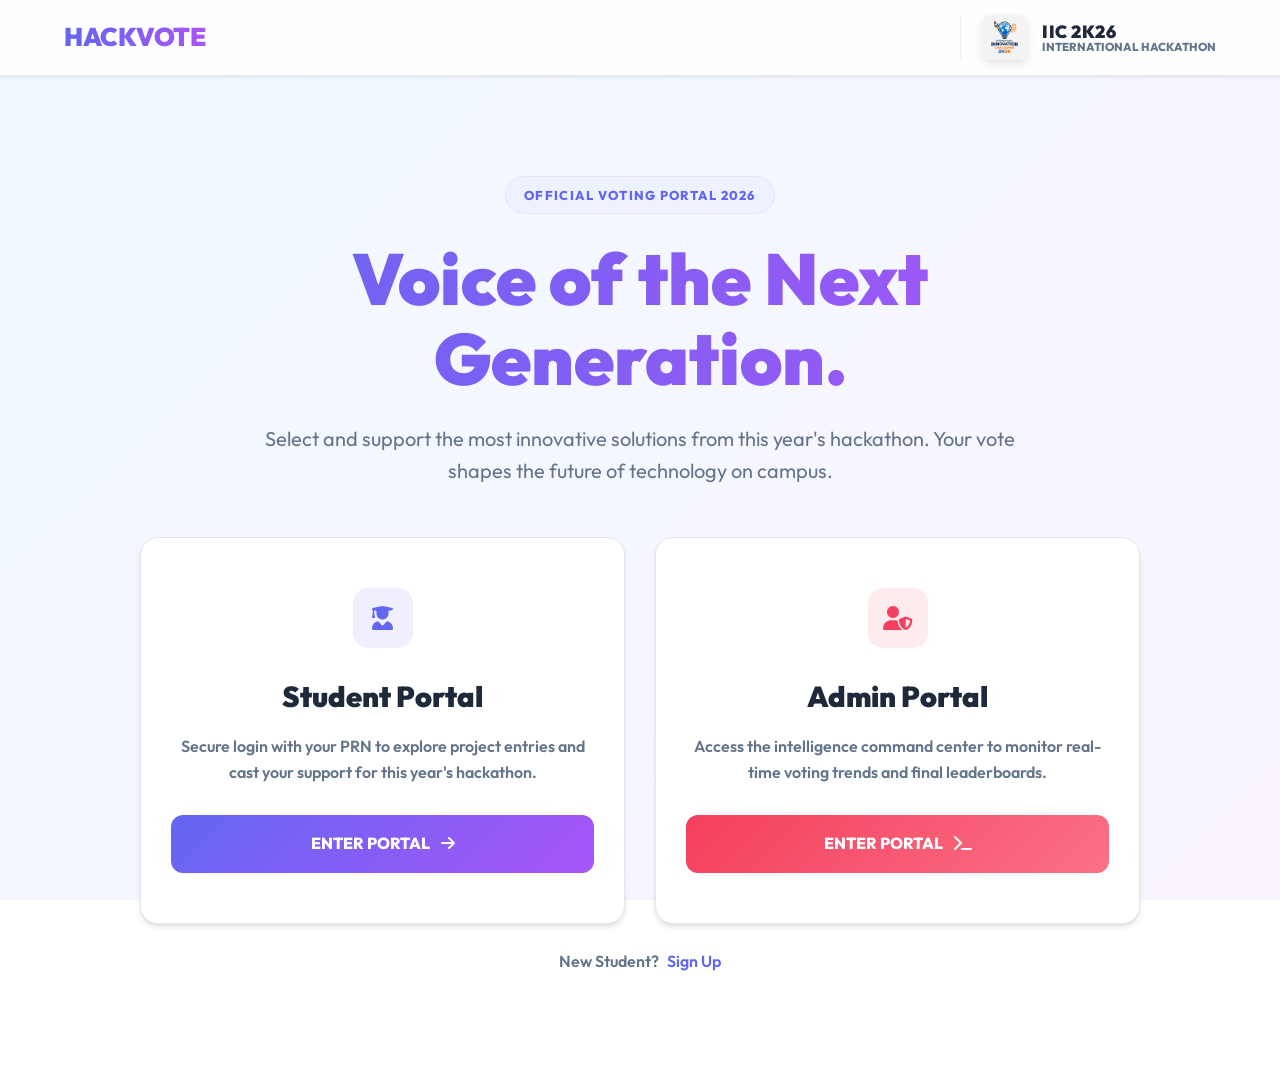
==== commit 7060bcb0: "voting onn" ====
--- a/frontend/index.html
+++ b/frontend/index.html
@@ -42,7 +42,8 @@
 
             <p class="hero-p"
                 style="font-size: clamp(1rem, 2vw, 1.25rem); color: var(--text-muted); max-width: 800px; margin: 0 auto 50px; line-height: 1.6;">
-                Register now to get your student account ready. Browse innovative projects today and prepare to cast your vote on <strong>Hackathon Day!</strong>
+                Select and support the most innovative solutions from this year's hackathon. Your vote shapes the future
+                of technology on campus.
             </p>
 
             <div
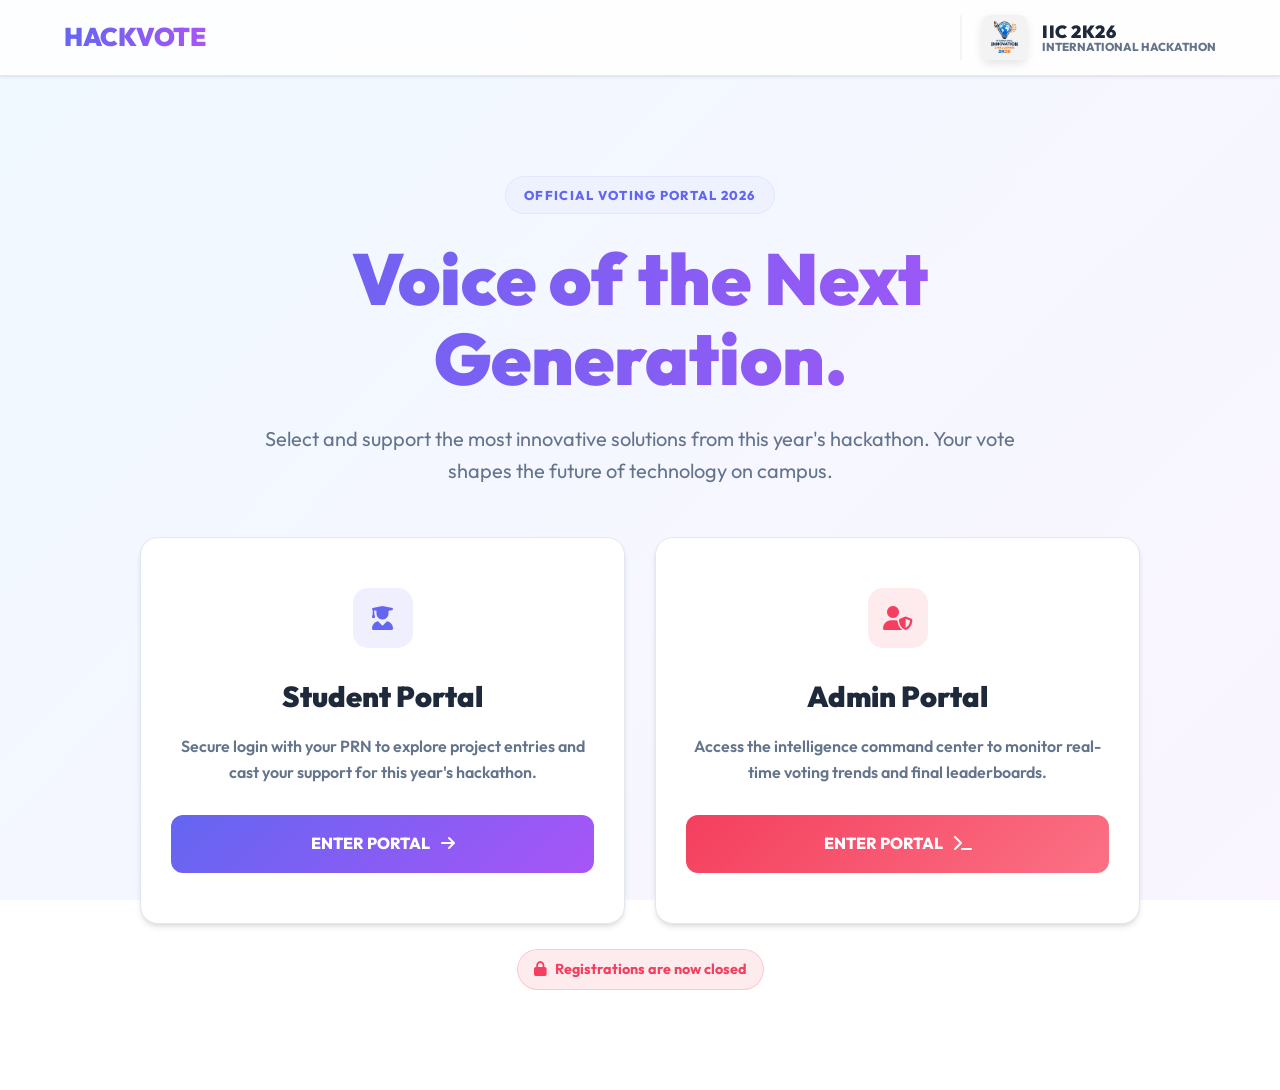
==== commit ee167e13: "registration closed" ====
--- a/frontend/index.html
+++ b/frontend/index.html
@@ -84,10 +84,10 @@
                     </div>
                 </div>
 
-                <a href="signup.html"
-                    style="margin-top: 25px; color: var(--text-muted); text-decoration: none; font-weight: 600; font-size: 1rem; transition: 0.3s; display: flex; align-items: center; gap: 8px;">
-                    New Student? <span style="color: var(--primary);">Sign Up</span>
-                </a>
+                <div
+                    style="margin-top: 25px; color: #f43f5e; background: rgba(244, 63, 94, 0.1); padding: 8px 16px; border-radius: 100px; font-weight: 700; font-size: 0.9rem; display: flex; align-items: center; gap: 8px; border: 1px solid rgba(244, 63, 94, 0.2);">
+                    <i class="fas fa-lock"></i> Registrations are now closed
+                </div>
             </div>
         </section>
     </div>
